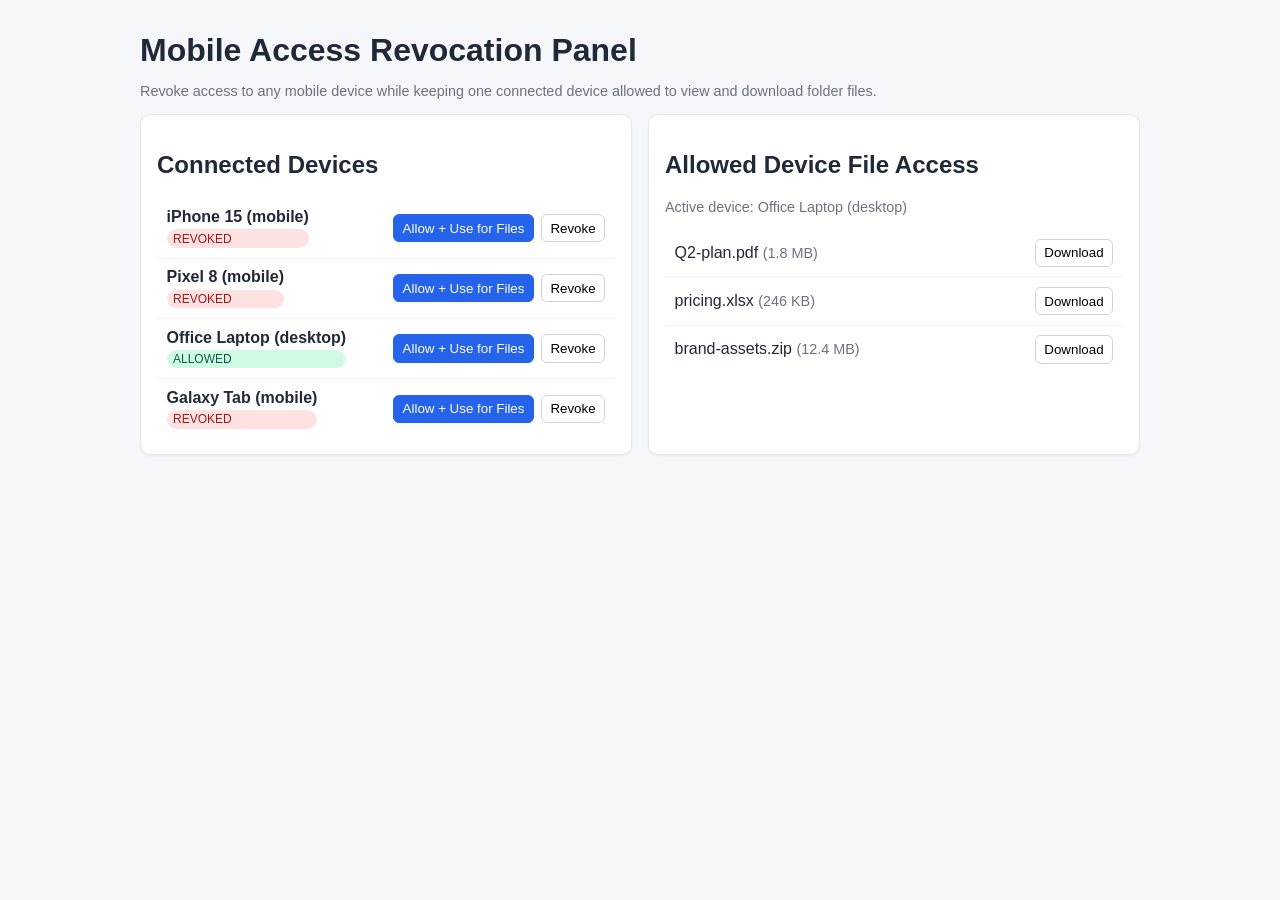
==== index.html @ d3c44653 "Add UI for revoking device access and gated file downloads" ====
<!DOCTYPE html>
<html lang="en">
<head>
  <meta charset="UTF-8" />
  <meta name="viewport" content="width=device-width, initial-scale=1.0" />
  <title>Device Access Control</title>
  <style>
    :root { font-family: Arial, sans-serif; color-scheme: light; }
    body { margin: 0; background: #f5f7fb; color: #1f2937; }
    .container { max-width: 1000px; margin: 2rem auto; padding: 0 1rem; }
    h1 { margin-bottom: .5rem; }
    .layout { display: grid; grid-template-columns: 1fr 1fr; gap: 1rem; }
    .card { background: #fff; border: 1px solid #e5e7eb; border-radius: 10px; padding: 1rem; box-shadow: 0 1px 2px rgba(0,0,0,.05); }
    .device-item, .file-item { display: flex; justify-content: space-between; align-items: center; padding: .6rem; border-bottom: 1px solid #f0f2f5; }
    .device-item:last-child, .file-item:last-child { border-bottom: none; }
    .device-meta { display: flex; flex-direction: column; gap: .2rem; }
    .badge { font-size: .75rem; padding: .15rem .4rem; border-radius: 999px; }
    .allowed { background: #d1fae5; color: #065f46; }
    .revoked { background: #fee2e2; color: #991b1b; }
    button { border: 1px solid #d1d5db; background: #fff; border-radius: 6px; padding: .35rem .55rem; cursor: pointer; }
    button:hover { background: #f9fafb; }
    button.primary { background: #2563eb; border-color: #2563eb; color: #fff; }
    button.primary:hover { background: #1d4ed8; }
    .muted { color: #6b7280; font-size: .9rem; }
    .empty { padding: .5rem 0; color: #6b7280; }
    @media (max-width: 800px) { .layout { grid-template-columns: 1fr; } }
  </style>
</head>
<body>
  <main class="container">
    <h1>Mobile Access Revocation Panel</h1>
    <p class="muted">Revoke access to any mobile device while keeping one connected device allowed to view and download folder files.</p>

    <section class="layout">
      <div class="card">
        <h2>Connected Devices</h2>
        <div id="devices"></div>
      </div>

      <div class="card">
        <h2>Allowed Device File Access</h2>
        <p class="muted" id="selectedDeviceHint"></p>
        <div id="files"></div>
      </div>
    </section>
  </main>

  <script>
    const state = {
      selectedDeviceId: 'd3',
      devices: [
        { id: 'd1', name: 'iPhone 15', type: 'mobile', access: 'revoked' },
        { id: 'd2', name: 'Pixel 8', type: 'mobile', access: 'revoked' },
        { id: 'd3', name: 'Office Laptop', type: 'desktop', access: 'allowed' },
        { id: 'd4', name: 'Galaxy Tab', type: 'mobile', access: 'revoked' }
      ],
      files: [
        { name: 'Q2-plan.pdf', size: '1.8 MB' },
        { name: 'pricing.xlsx', size: '246 KB' },
        { name: 'brand-assets.zip', size: '12.4 MB' }
      ]
    };

    function deviceLabel(device) {
      return `${device.name} (${device.type})`;
    }

    function renderDevices() {
      const root = document.getElementById('devices');
      root.innerHTML = '';

      state.devices.forEach((device) => {
        const row = document.createElement('div');
        row.className = 'device-item';

        const meta = document.createElement('div');
        meta.className = 'device-meta';
        meta.innerHTML = `
          <strong>${deviceLabel(device)}</strong>
          <span class="badge ${device.access}">${device.access.toUpperCase()}</span>
        `;

        const actions = document.createElement('div');

        const allowBtn = document.createElement('button');
        allowBtn.className = 'primary';
        allowBtn.textContent = 'Allow + Use for Files';
        allowBtn.onclick = () => allowOnlyThisDevice(device.id);

        const revokeBtn = document.createElement('button');
        revokeBtn.textContent = 'Revoke';
        revokeBtn.style.marginLeft = '.4rem';
        revokeBtn.onclick = () => revokeDevice(device.id);

        actions.appendChild(allowBtn);
        actions.appendChild(revokeBtn);

        row.appendChild(meta);
        row.appendChild(actions);
        root.appendChild(row);
      });
    }

    function allowOnlyThisDevice(deviceId) {
      state.devices = state.devices.map((d) => ({
        ...d,
        access: d.id === deviceId ? 'allowed' : 'revoked'
      }));
      state.selectedDeviceId = deviceId;
      render();
    }

    function revokeDevice(deviceId) {
      state.devices = state.devices.map((d) => d.id === deviceId ? { ...d, access: 'revoked' } : d);
      if (state.selectedDeviceId === deviceId) {
        state.selectedDeviceId = null;
      }
      render();
    }

    function triggerDownload(fileName) {
      const blob = new Blob([`Mock content for ${fileName}`], { type: 'text/plain' });
      const url = URL.createObjectURL(blob);
      const a = document.createElement('a');
      a.href = url;
      a.download = fileName;
      a.click();
      URL.revokeObjectURL(url);
    }

    function renderFiles() {
      const fileRoot = document.getElementById('files');
      const hint = document.getElementById('selectedDeviceHint');
      fileRoot.innerHTML = '';

      const allowed = state.devices.find((d) => d.id === state.selectedDeviceId && d.access === 'allowed');

      if (!allowed) {
        hint.textContent = 'No device currently has access. Allow one connected device to view files.';
        fileRoot.innerHTML = '<p class="empty">Files are hidden until a device is allowed.</p>';
        return;
      }

      hint.textContent = `Active device: ${deviceLabel(allowed)}`;

      state.files.forEach((file) => {
        const row = document.createElement('div');
        row.className = 'file-item';
        row.innerHTML = `<span>${file.name} <span class="muted">(${file.size})</span></span>`;

        const btn = document.createElement('button');
        btn.textContent = 'Download';
        btn.onclick = () => triggerDownload(file.name);

        row.appendChild(btn);
        fileRoot.appendChild(row);
      });
    }

    function render() {
      renderDevices();
      renderFiles();
    }

    render();
  </script>
</body>
</html>
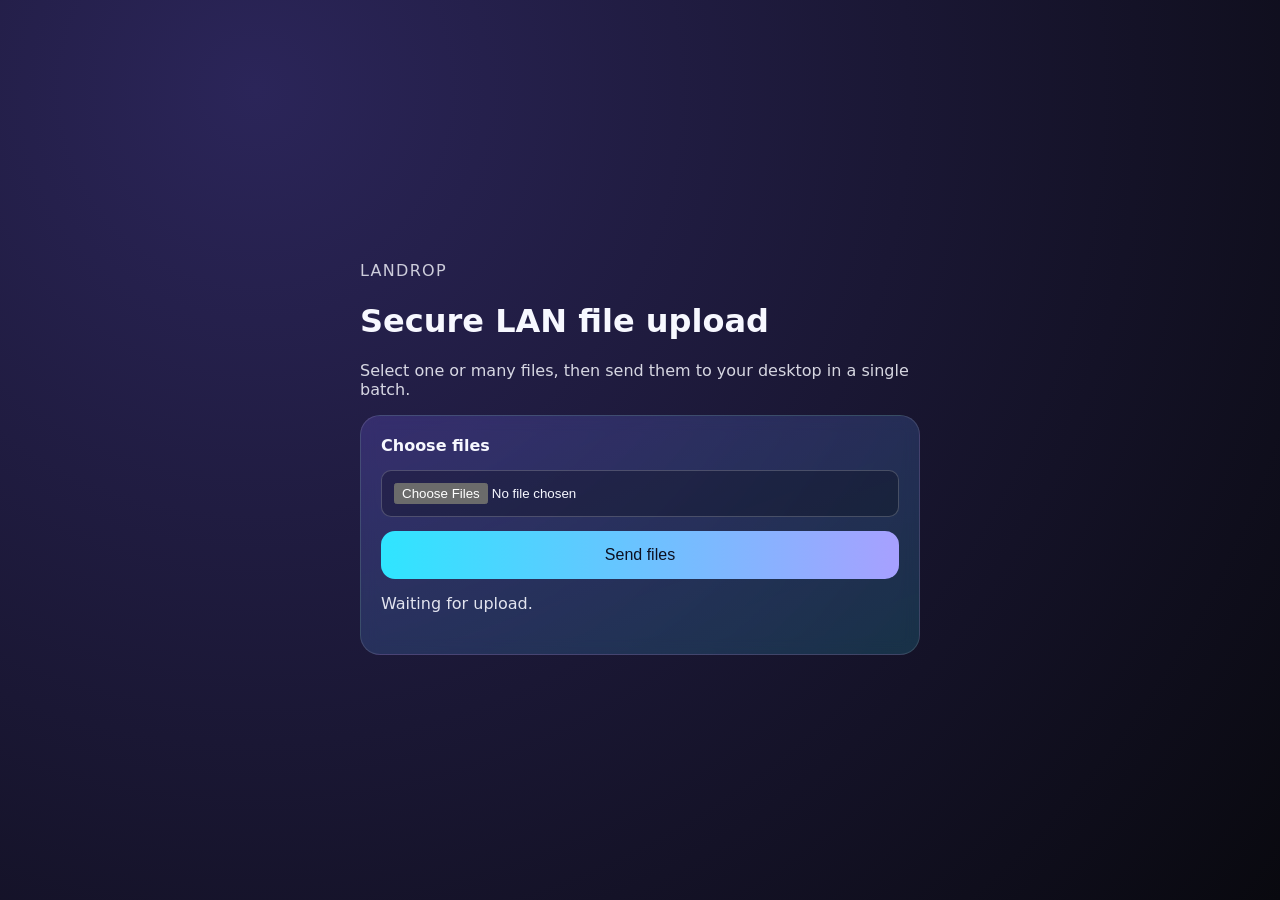
==== commit fe28b6e2: "Unify and integrate frontend assets for LAN upload flow" ====
--- a/index.html
+++ b/index.html
@@ -1,168 +1,29 @@
-<!DOCTYPE html>
+<!doctype html>
 <html lang="en">
-<head>
-  <meta charset="UTF-8" />
-  <meta name="viewport" content="width=device-width, initial-scale=1.0" />
-  <title>Device Access Control</title>
-  <style>
-    :root { font-family: Arial, sans-serif; color-scheme: light; }
-    body { margin: 0; background: #f5f7fb; color: #1f2937; }
-    .container { max-width: 1000px; margin: 2rem auto; padding: 0 1rem; }
-    h1 { margin-bottom: .5rem; }
-    .layout { display: grid; grid-template-columns: 1fr 1fr; gap: 1rem; }
-    .card { background: #fff; border: 1px solid #e5e7eb; border-radius: 10px; padding: 1rem; box-shadow: 0 1px 2px rgba(0,0,0,.05); }
-    .device-item, .file-item { display: flex; justify-content: space-between; align-items: center; padding: .6rem; border-bottom: 1px solid #f0f2f5; }
-    .device-item:last-child, .file-item:last-child { border-bottom: none; }
-    .device-meta { display: flex; flex-direction: column; gap: .2rem; }
-    .badge { font-size: .75rem; padding: .15rem .4rem; border-radius: 999px; }
-    .allowed { background: #d1fae5; color: #065f46; }
-    .revoked { background: #fee2e2; color: #991b1b; }
-    button { border: 1px solid #d1d5db; background: #fff; border-radius: 6px; padding: .35rem .55rem; cursor: pointer; }
-    button:hover { background: #f9fafb; }
-    button.primary { background: #2563eb; border-color: #2563eb; color: #fff; }
-    button.primary:hover { background: #1d4ed8; }
-    .muted { color: #6b7280; font-size: .9rem; }
-    .empty { padding: .5rem 0; color: #6b7280; }
-    @media (max-width: 800px) { .layout { grid-template-columns: 1fr; } }
-  </style>
-</head>
-<body>
-  <main class="container">
-    <h1>Mobile Access Revocation Panel</h1>
-    <p class="muted">Revoke access to any mobile device while keeping one connected device allowed to view and download folder files.</p>
+  <head>
+    <meta charset="UTF-8" />
+    <meta name="viewport" content="width=device-width, initial-scale=1.0" />
+    <title>LanDrop Upload</title>
+    <link rel="stylesheet" href="frontend.css" />
+  </head>
+  <body>
+    <main class="app">
+      <header>
+        <p class="eyebrow">LanDrop</p>
+        <h1>Secure LAN file upload</h1>
+        <p class="sub">Select one or many files, then send them to your desktop in a single batch.</p>
+      </header>
 
-    <section class="layout">
-      <div class="card">
-        <h2>Connected Devices</h2>
-        <div id="devices"></div>
-      </div>
+      <section class="card">
+        <form id="uploadForm" class="upload-form">
+          <label for="files" class="file-label">Choose files</label>
+          <input id="files" name="files" type="file" multiple required />
+          <button id="sendBtn" class="boost" type="submit">Send files</button>
+        </form>
+        <p id="message" class="message">Waiting for upload.</p>
+      </section>
+    </main>
 
-      <div class="card">
-        <h2>Allowed Device File Access</h2>
-        <p class="muted" id="selectedDeviceHint"></p>
-        <div id="files"></div>
-      </div>
-    </section>
-  </main>
-
-  <script>
-    const state = {
-      selectedDeviceId: 'd3',
-      devices: [
-        { id: 'd1', name: 'iPhone 15', type: 'mobile', access: 'revoked' },
-        { id: 'd2', name: 'Pixel 8', type: 'mobile', access: 'revoked' },
-        { id: 'd3', name: 'Office Laptop', type: 'desktop', access: 'allowed' },
-        { id: 'd4', name: 'Galaxy Tab', type: 'mobile', access: 'revoked' }
-      ],
-      files: [
-        { name: 'Q2-plan.pdf', size: '1.8 MB' },
-        { name: 'pricing.xlsx', size: '246 KB' },
-        { name: 'brand-assets.zip', size: '12.4 MB' }
-      ]
-    };
-
-    function deviceLabel(device) {
-      return `${device.name} (${device.type})`;
-    }
-
-    function renderDevices() {
-      const root = document.getElementById('devices');
-      root.innerHTML = '';
-
-      state.devices.forEach((device) => {
-        const row = document.createElement('div');
-        row.className = 'device-item';
-
-        const meta = document.createElement('div');
-        meta.className = 'device-meta';
-        meta.innerHTML = `
-          <strong>${deviceLabel(device)}</strong>
-          <span class="badge ${device.access}">${device.access.toUpperCase()}</span>
-        `;
-
-        const actions = document.createElement('div');
-
-        const allowBtn = document.createElement('button');
-        allowBtn.className = 'primary';
-        allowBtn.textContent = 'Allow + Use for Files';
-        allowBtn.onclick = () => allowOnlyThisDevice(device.id);
-
-        const revokeBtn = document.createElement('button');
-        revokeBtn.textContent = 'Revoke';
-        revokeBtn.style.marginLeft = '.4rem';
-        revokeBtn.onclick = () => revokeDevice(device.id);
-
-        actions.appendChild(allowBtn);
-        actions.appendChild(revokeBtn);
-
-        row.appendChild(meta);
-        row.appendChild(actions);
-        root.appendChild(row);
-      });
-    }
-
-    function allowOnlyThisDevice(deviceId) {
-      state.devices = state.devices.map((d) => ({
-        ...d,
-        access: d.id === deviceId ? 'allowed' : 'revoked'
-      }));
-      state.selectedDeviceId = deviceId;
-      render();
-    }
-
-    function revokeDevice(deviceId) {
-      state.devices = state.devices.map((d) => d.id === deviceId ? { ...d, access: 'revoked' } : d);
-      if (state.selectedDeviceId === deviceId) {
-        state.selectedDeviceId = null;
-      }
-      render();
-    }
-
-    function triggerDownload(fileName) {
-      const blob = new Blob([`Mock content for ${fileName}`], { type: 'text/plain' });
-      const url = URL.createObjectURL(blob);
-      const a = document.createElement('a');
-      a.href = url;
-      a.download = fileName;
-      a.click();
-      URL.revokeObjectURL(url);
-    }
-
-    function renderFiles() {
-      const fileRoot = document.getElementById('files');
-      const hint = document.getElementById('selectedDeviceHint');
-      fileRoot.innerHTML = '';
-
-      const allowed = state.devices.find((d) => d.id === state.selectedDeviceId && d.access === 'allowed');
-
-      if (!allowed) {
-        hint.textContent = 'No device currently has access. Allow one connected device to view files.';
-        fileRoot.innerHTML = '<p class="empty">Files are hidden until a device is allowed.</p>';
-        return;
-      }
-
-      hint.textContent = `Active device: ${deviceLabel(allowed)}`;
-
-      state.files.forEach((file) => {
-        const row = document.createElement('div');
-        row.className = 'file-item';
-        row.innerHTML = `<span>${file.name} <span class="muted">(${file.size})</span></span>`;
-
-        const btn = document.createElement('button');
-        btn.textContent = 'Download';
-        btn.onclick = () => triggerDownload(file.name);
-
-        row.appendChild(btn);
-        fileRoot.appendChild(row);
-      });
-    }
-
-    function render() {
-      renderDevices();
-      renderFiles();
-    }
-
-    render();
-  </script>
-</body>
+    <script src="frontend.js"></script>
+  </body>
 </html>
--- a/frontend.css
+++ b/frontend.css
@@ -0,0 +1,66 @@
+:root {
+  color-scheme: dark;
+  --bg: #09090f;
+  --card: #151528;
+  --text: #f7f8ff;
+  --accent: #7f6bff;
+  --accent-2: #2fe5ff;
+}
+
+* { box-sizing: border-box; }
+
+body {
+  margin: 0;
+  min-height: 100vh;
+  display: grid;
+  place-items: center;
+  background: radial-gradient(circle at 20% 10%, #2b2559, var(--bg));
+  color: var(--text);
+  font-family: Inter, system-ui, sans-serif;
+}
+
+.app { width: min(92vw, 560px); }
+.eyebrow { opacity: .8; letter-spacing: .08em; text-transform: uppercase; }
+.sub { opacity: .85; }
+
+.card {
+  margin-top: 1rem;
+  padding: 1.25rem;
+  border-radius: 20px;
+  background: linear-gradient(160deg, rgba(127,107,255,.22), rgba(47,229,255,.15));
+  border: 1px solid rgba(255,255,255,.12);
+  backdrop-filter: blur(8px);
+}
+
+.upload-form {
+  display: grid;
+  gap: .9rem;
+}
+
+.file-label { font-weight: 600; }
+
+input[type="file"] {
+  width: 100%;
+  padding: .75rem;
+  border-radius: 10px;
+  border: 1px solid rgba(255,255,255,.2);
+  background: rgba(0,0,0,.25);
+  color: var(--text);
+}
+
+.boost {
+  width: 100%;
+  border: none;
+  border-radius: 14px;
+  padding: .95rem 1rem;
+  font-size: 1rem;
+  color: #0d1021;
+  background: linear-gradient(90deg, var(--accent-2), #a7a0ff);
+  cursor: pointer;
+  transition: transform .12s ease, filter .12s ease;
+}
+
+.boost:hover { transform: translateY(-1px) scale(1.01); filter: saturate(1.15); }
+.boost:active { transform: translateY(1px) scale(0.99); }
+
+.message { margin-top: .9rem; min-height: 1.5rem; opacity: .9; }
